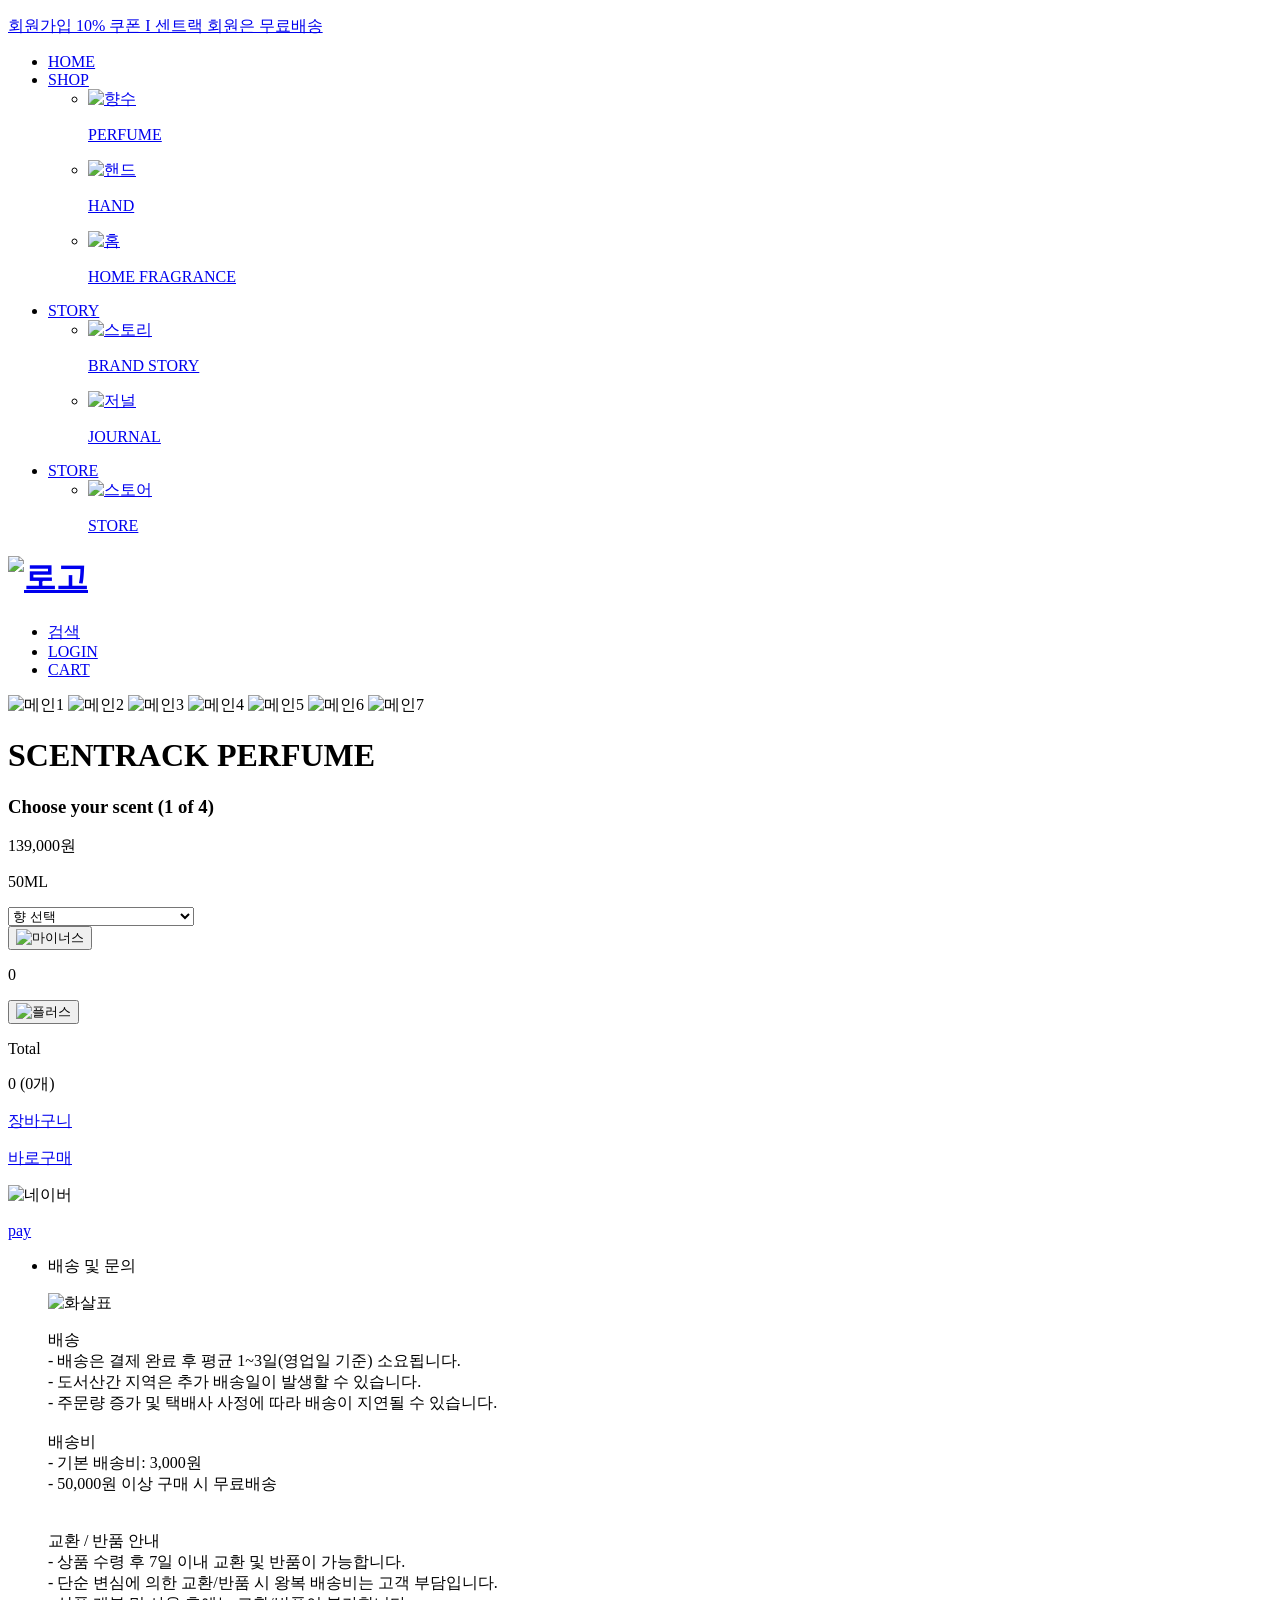
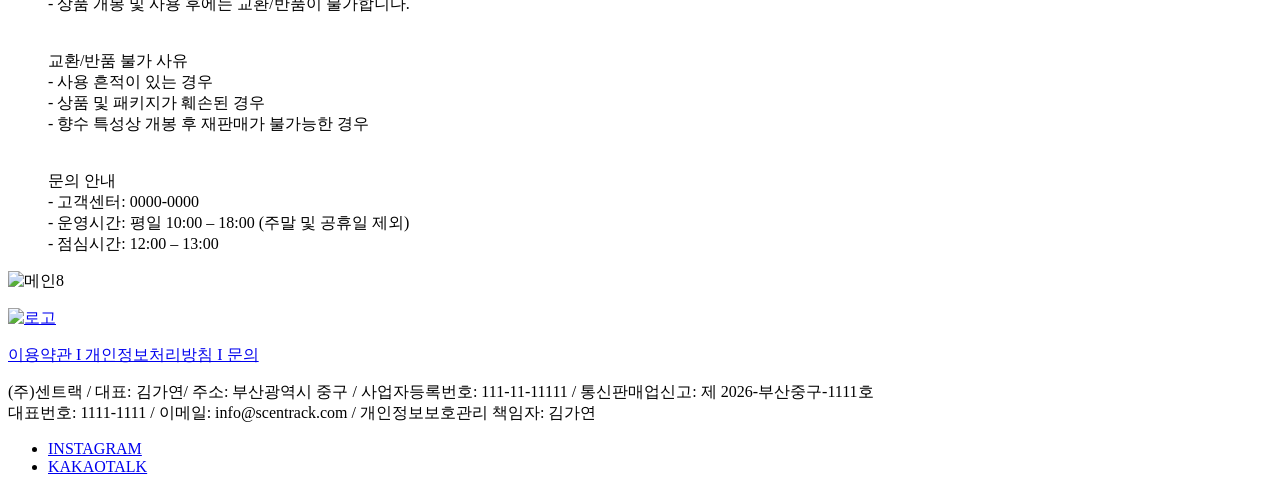
==== product_page.html @ 871c9bb3 "Add files via upload" ====
<!DOCTYPE html>
<html lang="ko">

<head>
    <meta charset="UTF-8">
    <meta name="viewport" content="width=1360">
    <!-- 브라우저 뷰포트 너비를 1360px로 고정하여 페이지를 그리도록 설정 -->
    <title>PERFUME I SCENTRACK</title>

    <!-- 웹폰트 연결 -->
    <!-- font-family: "Marcellus", serif; -->
    <link rel="preconnect" href="https://fonts.googleapis.com">
    <link rel="preconnect" href="https://fonts.gstatic.com" crossorigin>
    <link href="https://fonts.googleapis.com/css2?family=Marcellus&display=swap" rel="stylesheet">

    <!-- font-family: "Noto Sans KR", sans-serif; -->
    <link rel="preconnect" href="https://fonts.googleapis.com">
    <link rel="preconnect" href="https://fonts.gstatic.com" crossorigin>
    <link href="https://fonts.googleapis.com/css2?family=Noto+Sans+KR:wght@100..900&display=swap" rel="stylesheet">

    <!-- 외부 css 연결 -->
    <link rel="stylesheet" href="css/style6.css">

    <!-- 파비콘 연결 -->
    <link rel="shortcut icon" href="./images/main_images/favicon-32x32.jpg" type="image/x-icon">
</head>

<body>
    <div id="wrap">
        <div class="header">
            <div class="top">
                <p>
                    <a href="#">회원가입 10% 쿠폰 I 센트랙 회원은 무료배송
                    </a>
                </p>
            </div>

            <div class="nav">
                <div class="inner_nav">
                    <ul class="gnb">
                        <li class="home"><a href="./index.html">HOME</a></li>
                        <li>
                            <a href="#">SHOP</a>
                            <div class="submenu bg">
                                <div class="inner_submenu">
                                    <ul>
                                        <li>
                                            <a href="./subpage_shop1.html">
                                                <img src="./images/sub_menu_images/sub_perfume.svg" alt="향수">
                                                <p>PERFUME</p>
                                            </a>
                                        </li>
                                        <li>
                                            <a href="./subpage_shop2.html">
                                                <img src="./images/sub_menu_images/sub_hand.svg" alt="핸드">
                                                <p>HAND</p>
                                            </a>
                                        </li>
                                        <li>
                                            <a href="./subpade_shop3.html">
                                                <img src="./images/sub_menu_images/sub_home.svg" alt="홈">
                                                <p>HOME FRAGRANCE</p>
                                            </a>
                                        </li>
                                    </ul>
                                </div>
                            </div>
                        </li>
                        <li>
                            <a href="#">STORY</a>
                            <div class="submenu bg">
                                <div class="inner_submenu">
                                    <ul>
                                        <li>
                                            <a href="./subpage_story.html">
                                                <img src="./images/sub_menu_images/sub_brandstory.svg" alt="스토리">
                                                <p>BRAND STORY</p>
                                            </a>
                                        </li>
                                        <li>
                                            <a href="./subpage_story.html#section3">
                                                <img src="./images/sub_menu_images/sub_journal.svg" alt="저널">
                                                <p>JOURNAL</p>
                                            </a>
                                        </li>
                                    </ul>
                                </div>
                            </div>
                        </li>
                        <li>
                            <a href="#">STORE</a>
                            <div class="submenu bg">
                                <div class="inner_submenu">
                                    <ul>
                                        <li>
                                            <a href="./subpage_store.html">
                                                <img src="./images/sub_menu_images/sub_store.svg" alt="스토어">
                                                <p>STORE</p>
                                            </a>
                                        </li>
                                    </ul>
                                </div>
                            </div>
                        </li>
                    </ul>

                    <h1 class="logo">
                        <a href="./index.html">
                            <img src="./images/subpage_shop_images/logoblack.svg" alt="로고">
                        </a>
                    </h1>

                    <ul class="util">
                        <li><a href="#">검색</a></li>
                        <li><a href="#">LOGIN</a></li>
                        <li><a href="#">CART</a></li>
                    </ul>
                </div>
            </div>
        </div>

        <div id="section">
            <div class="inner_section">
                <div class="img">
                    <img src="./images/product_images/main_01.jpg" alt="메인1">
                    <img src="./images/product_images/main_02.jpg" alt="메인2">
                    <img src="./images/product_images/main_03.jpg" alt="메인3">
                    <img src="./images/product_images/main_04.jpg" alt="메인4">
                    <img src="./images/product_images/main_05.jpg" alt="메인5">
                    <img src="./images/product_images/main_06.jpg" alt="메인6">
                    <img src="./images/product_images/main_07.jpg" alt="메인7">
                </div>

                <div class="text">
                    <div class="text01">
                        <h1>SCENTRACK PERFUME</h1>
                        <h3>Choose your scent (1 of 4)</h3>
                        <p>139,000원</p>
                        <p>50ML</p>
                    </div>

                    <div class="select">
                        <select name="perfume" id="perfume">
                            <option value="" disabled selected>향 선택</option>
                            <!-- 빈 데이터, disabled : 클릭해도 선택이 안됨/ selected : 처음 선택된 상태 -->
                            <option value="perfume1">TRACK 01. The First Press</option>
                            <option value="perfume2">TRACK 02. Vintage Groove</option>
                            <option value="perfume3">TRACK 03. Deep Chorus</option>
                            <option value="perfume4">TRACK 04. Midnight Static</option>
                        </select>
                    </div>

                    <div class="plus_btn">
                        <button>
                            <img src="./images/product_images/minus.svg" alt="마이너스">
                        </button>
                        <p>0</p>
                        <button>
                            <img src="./images/product_images/plus.svg" alt="플러스">
                        </button>
                    </div>

                    <div class="total">
                        <p>Total</p>
                        <p>0 (0개)</p>
                    </div>

                    <div class="btn01">
                        <p class="cart"><a href="#">장바구니</a></p>
                        <p class="buy"><a href="#">바로구매</a></p>
                    </div>

                    <div class="btn02">
                        <div class="naver_img">
                            <img src="./images/product_images/naver_logo.svg" alt="네이버">
                        </div>
                        <div class="naver_text">
                            <p><a href="#">pay</a></p>
                        </div>
                    </div>

                    <div class="board">
                        <ul>
                            <li>
                                <div class="question">
                                    <p>배송 및 문의</p>
                                    <div>
                                        <img src="./images/product_images/arrow-down.svg" alt="화살표">
                                    </div>
                                </div>

                                <div class="answer">
                                    <p>배송 <br>
                                        - 배송은 결제 완료 후 평균 1~3일(영업일 기준) 소요됩니다. <br>
                                        - 도서산간 지역은 추가 배송일이 발생할 수 있습니다. <br>
                                        - 주문량 증가 및 택배사 사정에 따라 배송이 지연될 수 있습니다. 
                                        <br><br>
                                        배송비 <br>
                                        - 기본 배송비: 3,000원 <br>
                                        - 50,000원 이상 구매 시 무료배송 <br>
                                        <br><br>
                                        교환 / 반품 안내 <br>
                                        - 상품 수령 후 7일 이내 교환 및 반품이 가능합니다. <br>
                                        - 단순 변심에 의한 교환/반품 시 왕복 배송비는 고객 부담입니다. <br>
                                        - 상품 개봉 및 사용 후에는 교환/반품이 불가합니다. <br>
                                        <br><br>
                                        교환/반품 불가 사유 <br>
                                        - 사용 흔적이 있는 경우 <br>
                                        - 상품 및 패키지가 훼손된 경우 <br>
                                        - 향수 특성상 개봉 후 재판매가 불가능한 경우 <br>
                                        <br><br>
                                        문의 안내 <br>
                                        - 고객센터: 0000-0000 <br>
                                        - 운영시간: 평일 10:00 – 18:00 (주말 및 공휴일 제외) <br>
                                        - 점심시간: 12:00 – 13:00 <br>
                                    </p> 
                                </div>
                            </li>
                        </ul>
                    </div>
                </div>
            </div>
        </div>

        <div>
            <img src="./images/product_images/main_08.jpg" alt="메인8">
        </div>

        <div id="footer">
            <div class="inner_footer">
                <p>
                    <a href="./index.html">
                        <img src="./images/subpage_shop_images/footer_logo.svg" alt="로고">
                    </a>
                </p>

                <p class="footer_link">
                    <a href="#">
                        이용약관 I 개인정보처리방침 I 문의
                    </a>
                </p>

                <p class="footer_text">(주)센트랙 / 대표: 김가연/ 주소: 부산광역시 중구 / 사업자등록번호: 111-11-11111 / 통신판매업신고: 제
                    2026-부산중구-1111호 <br>
                    대표번호: 1111-1111 / 이메일: info@scentrack.com / 개인정보보호관리 책임자: 김가연</p>

                <ul>
                    <li><a href="#">INSTAGRAM</a></li>
                    <li><a href="#">KAKAOTALK</a></li>
                </ul>
            </div>
        </div>
    </div>

    <!-- jQuery 오픈소스 -->
    <script src="./js/jquery-4.0.0.min.js"></script>

    <!-- js 파일 연결 -->
    <script src="./js/script6.js"></script>
</body>

</html>
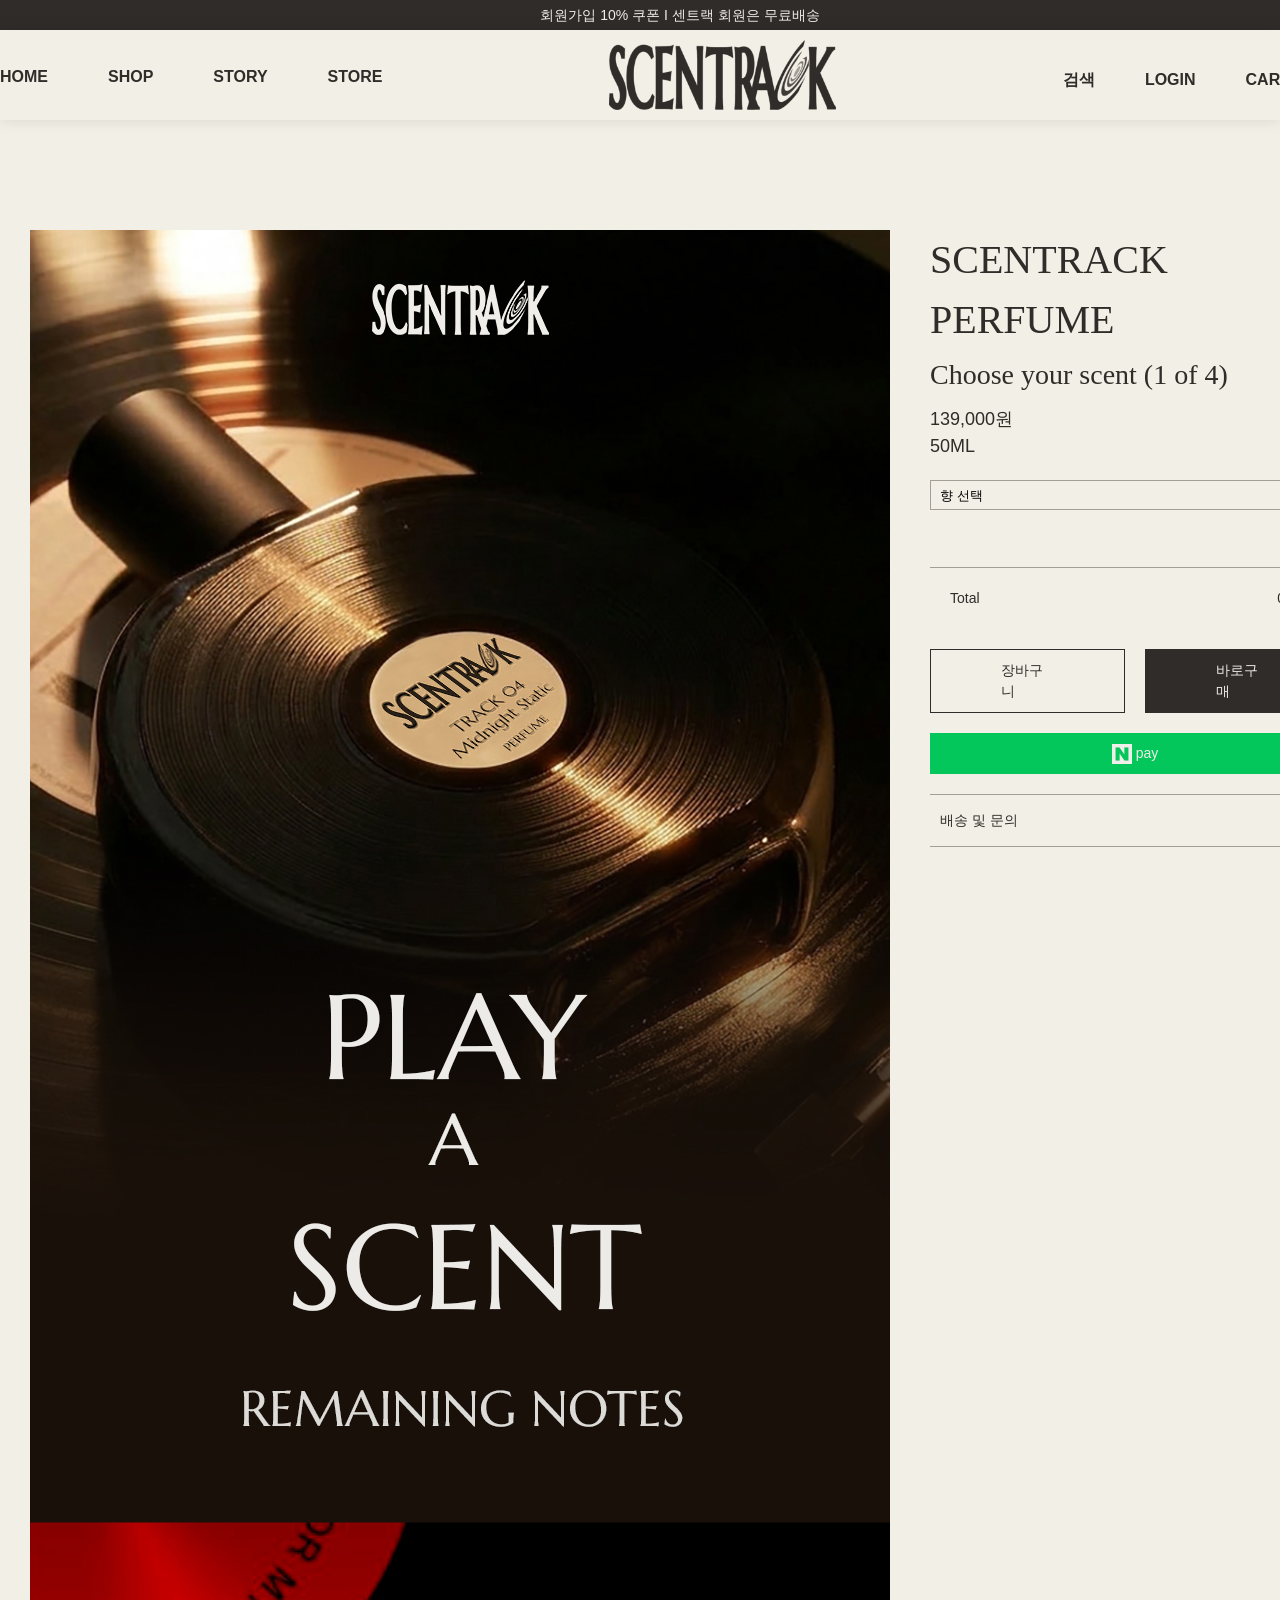
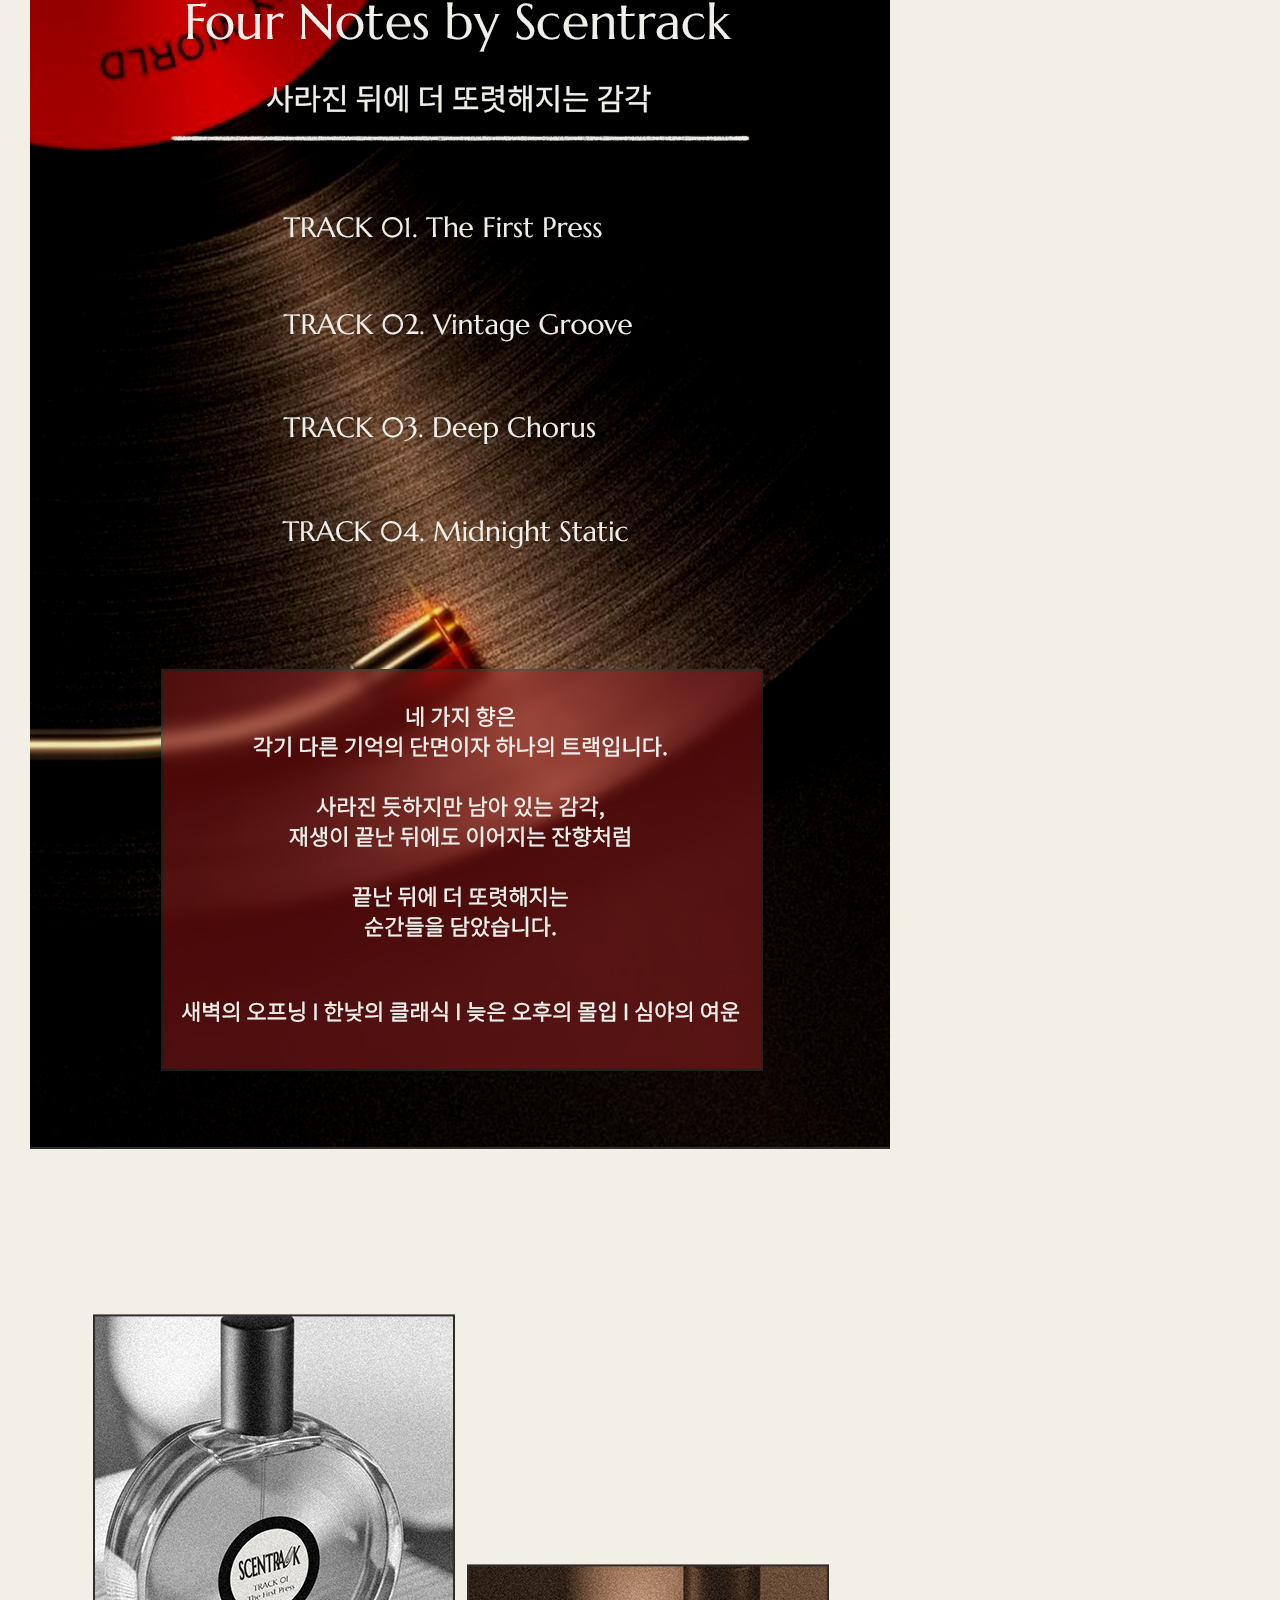
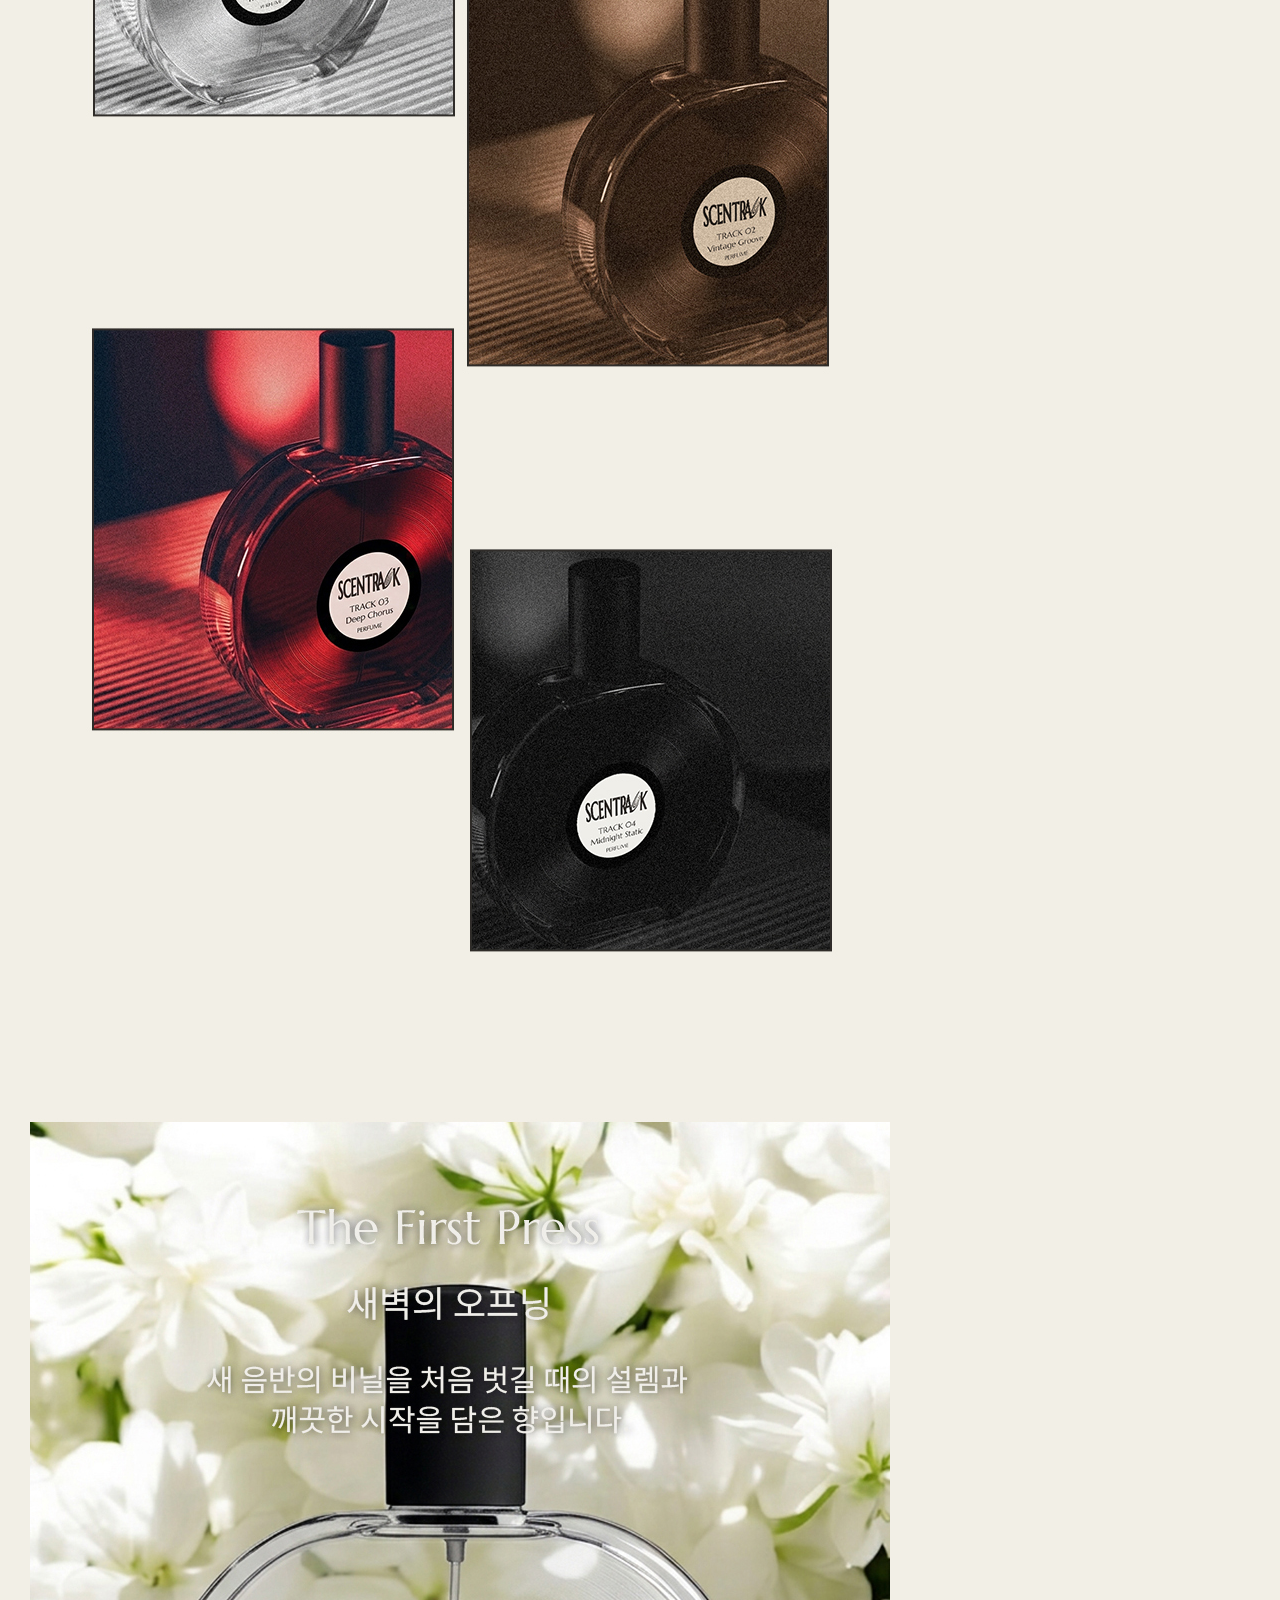
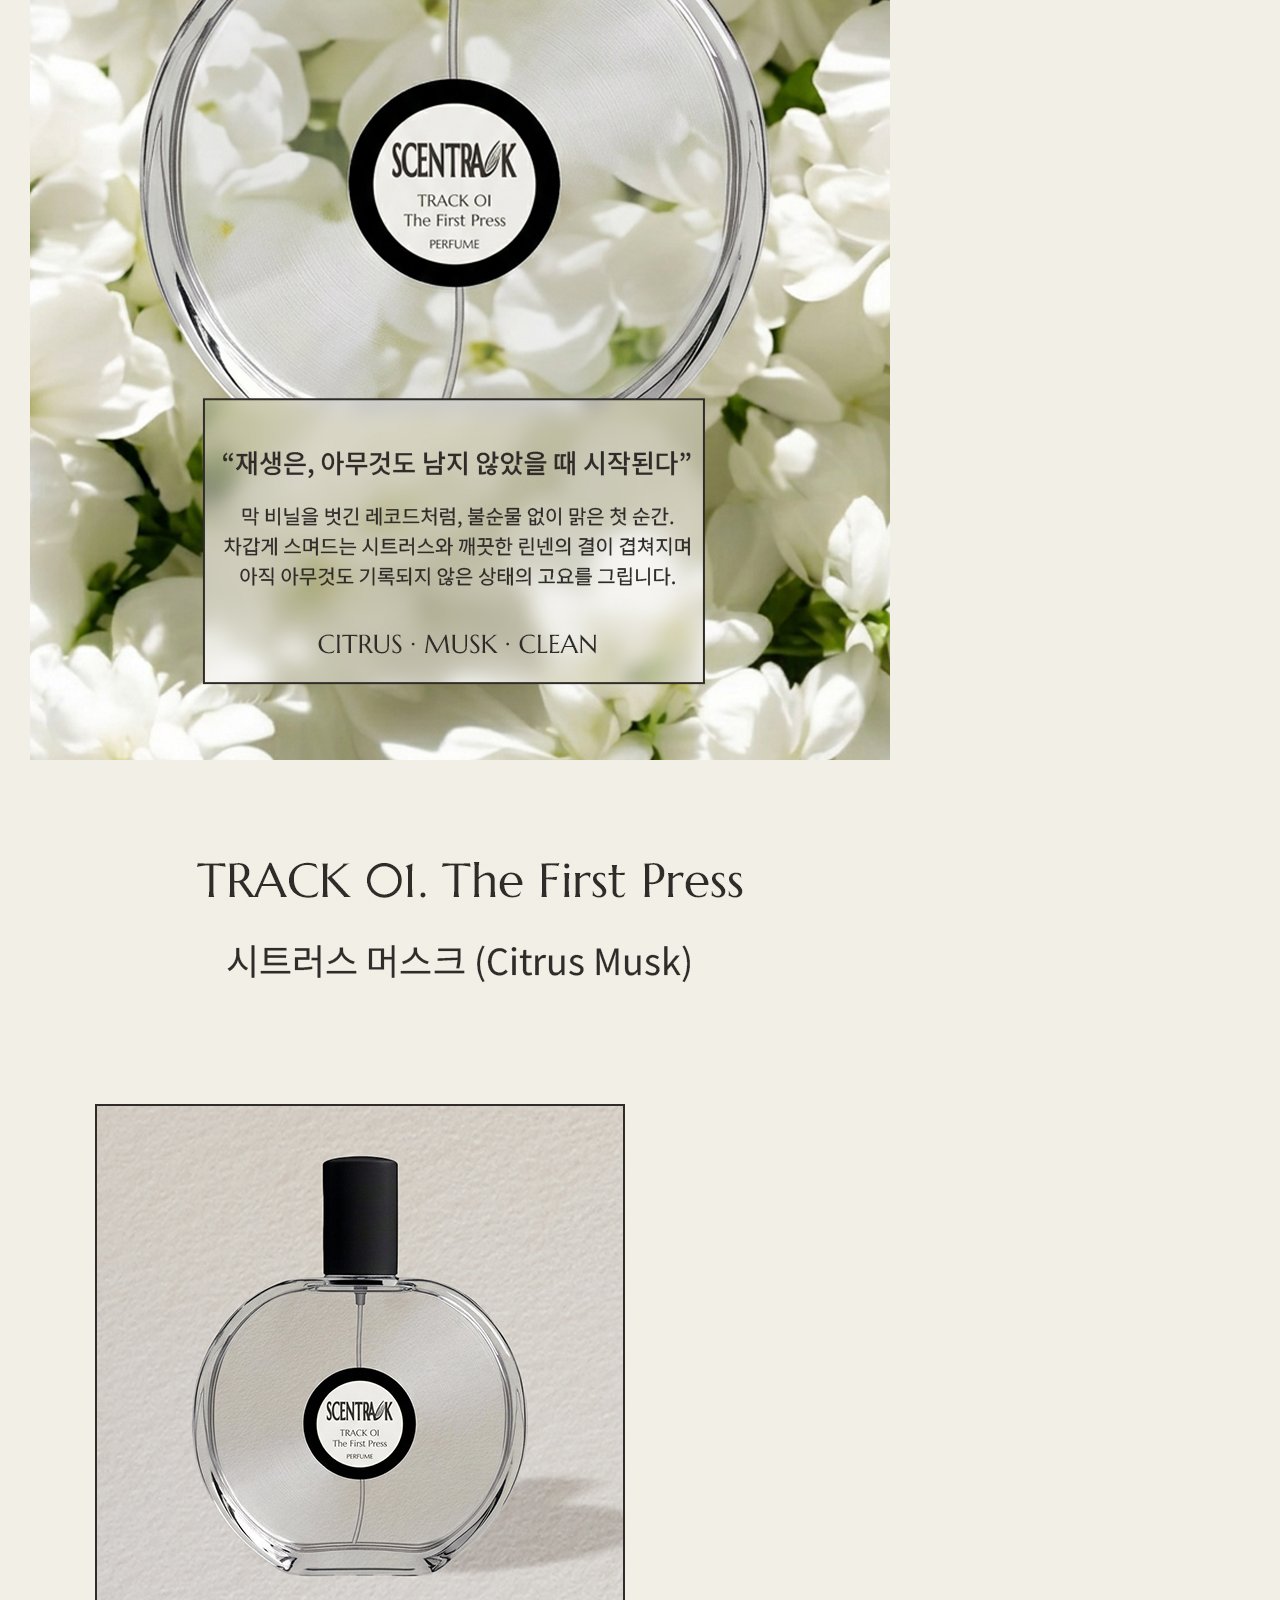
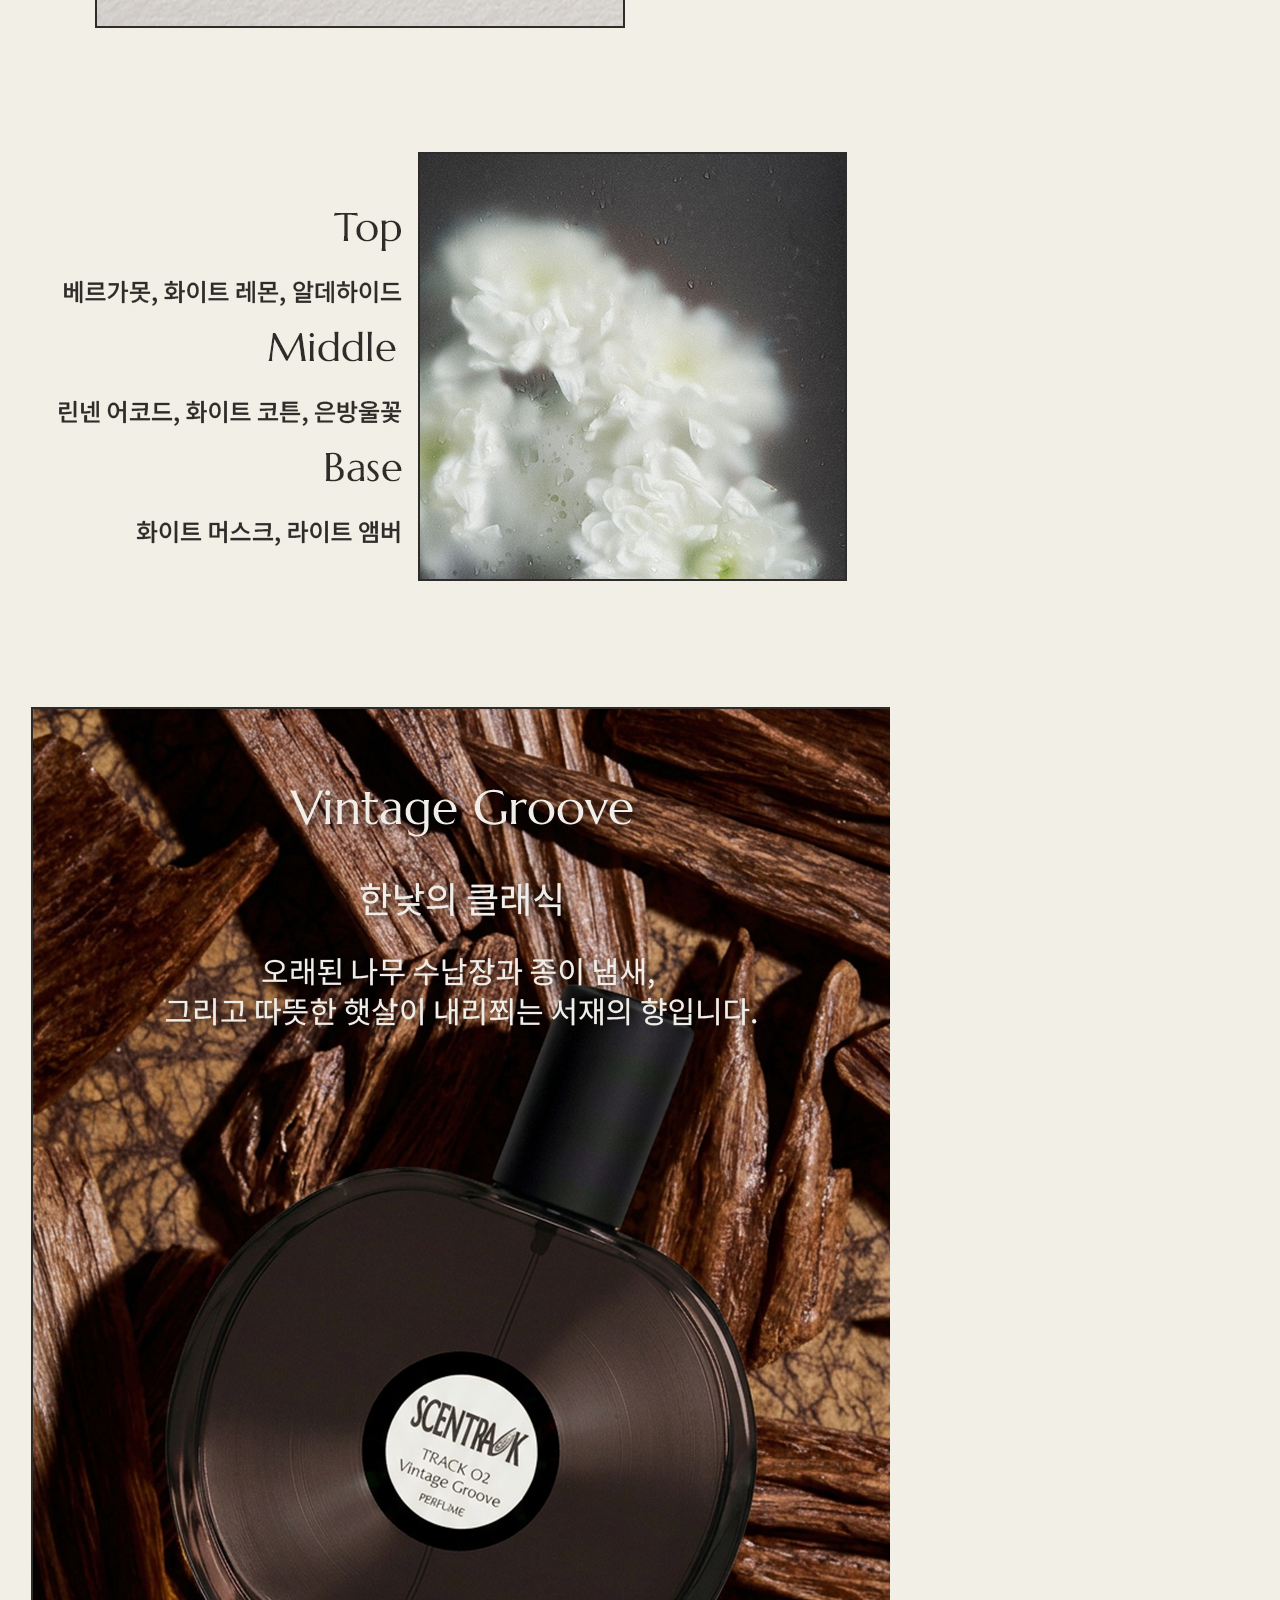
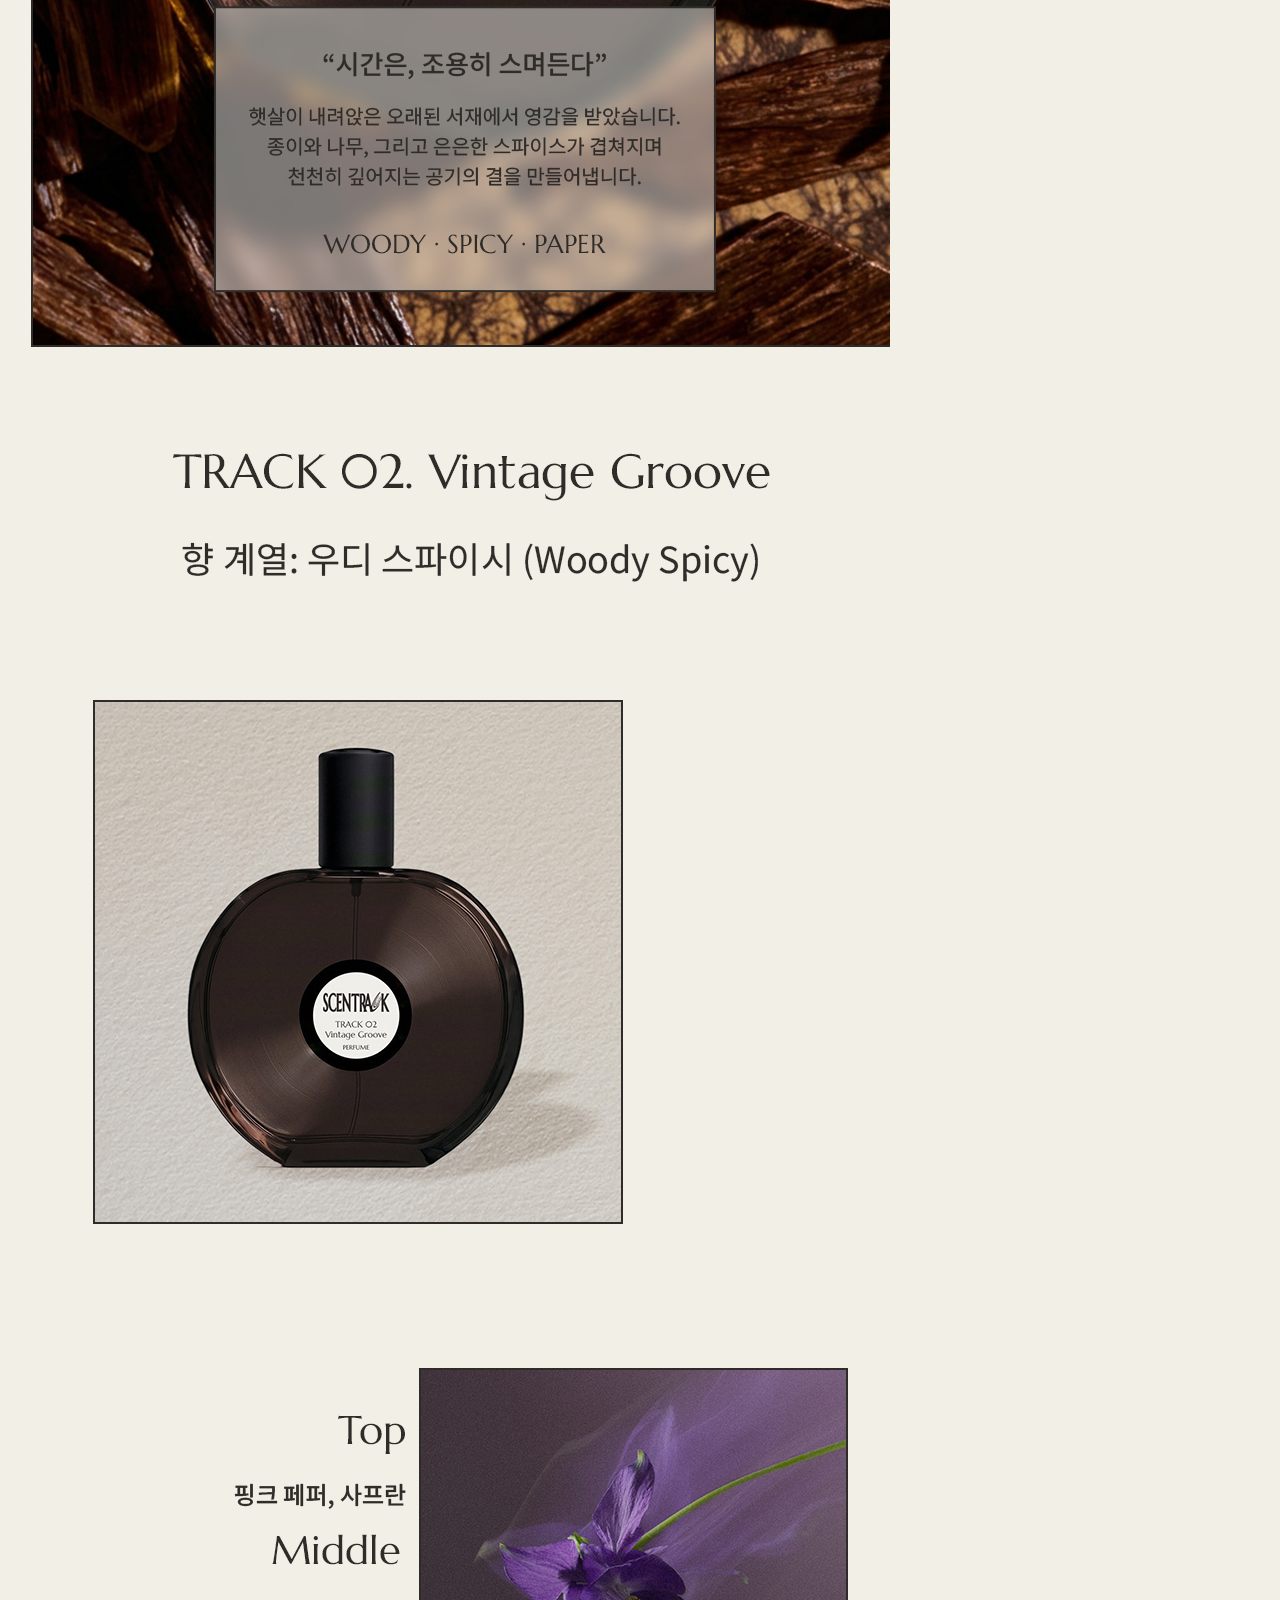
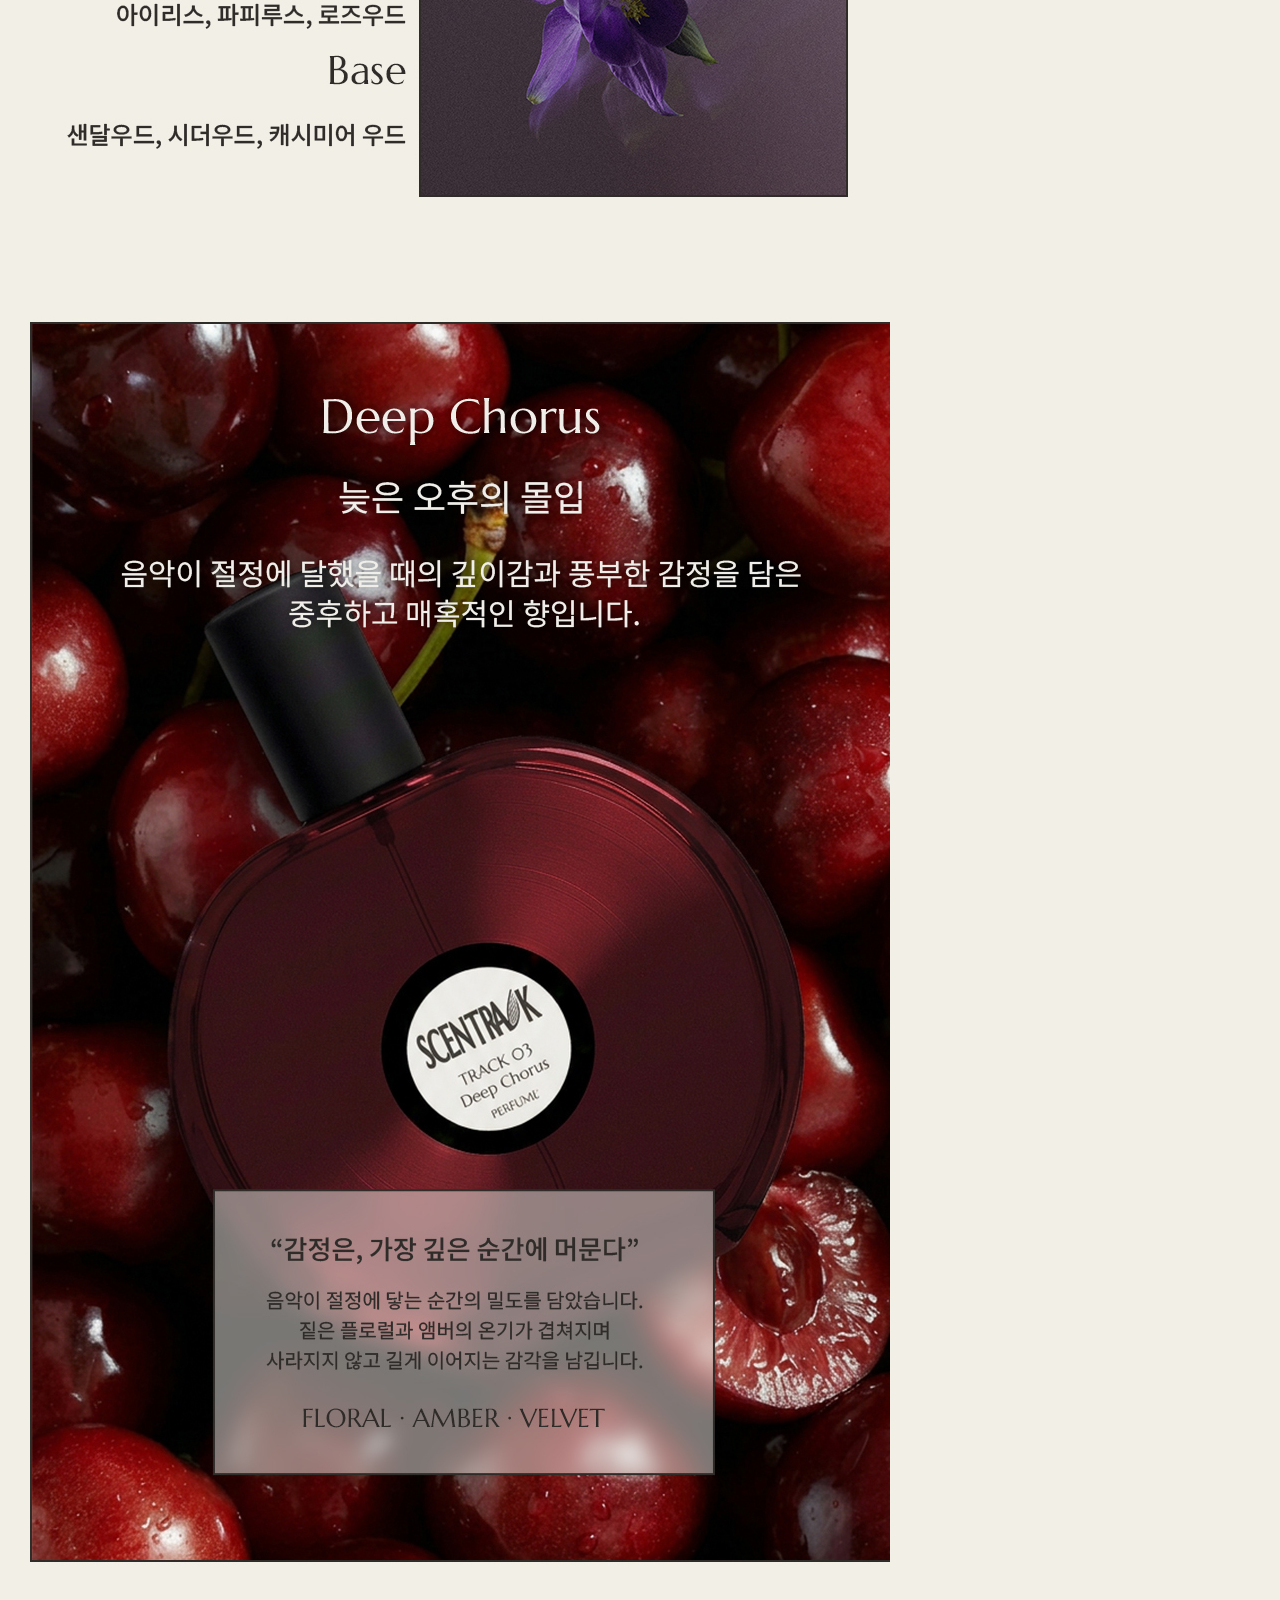
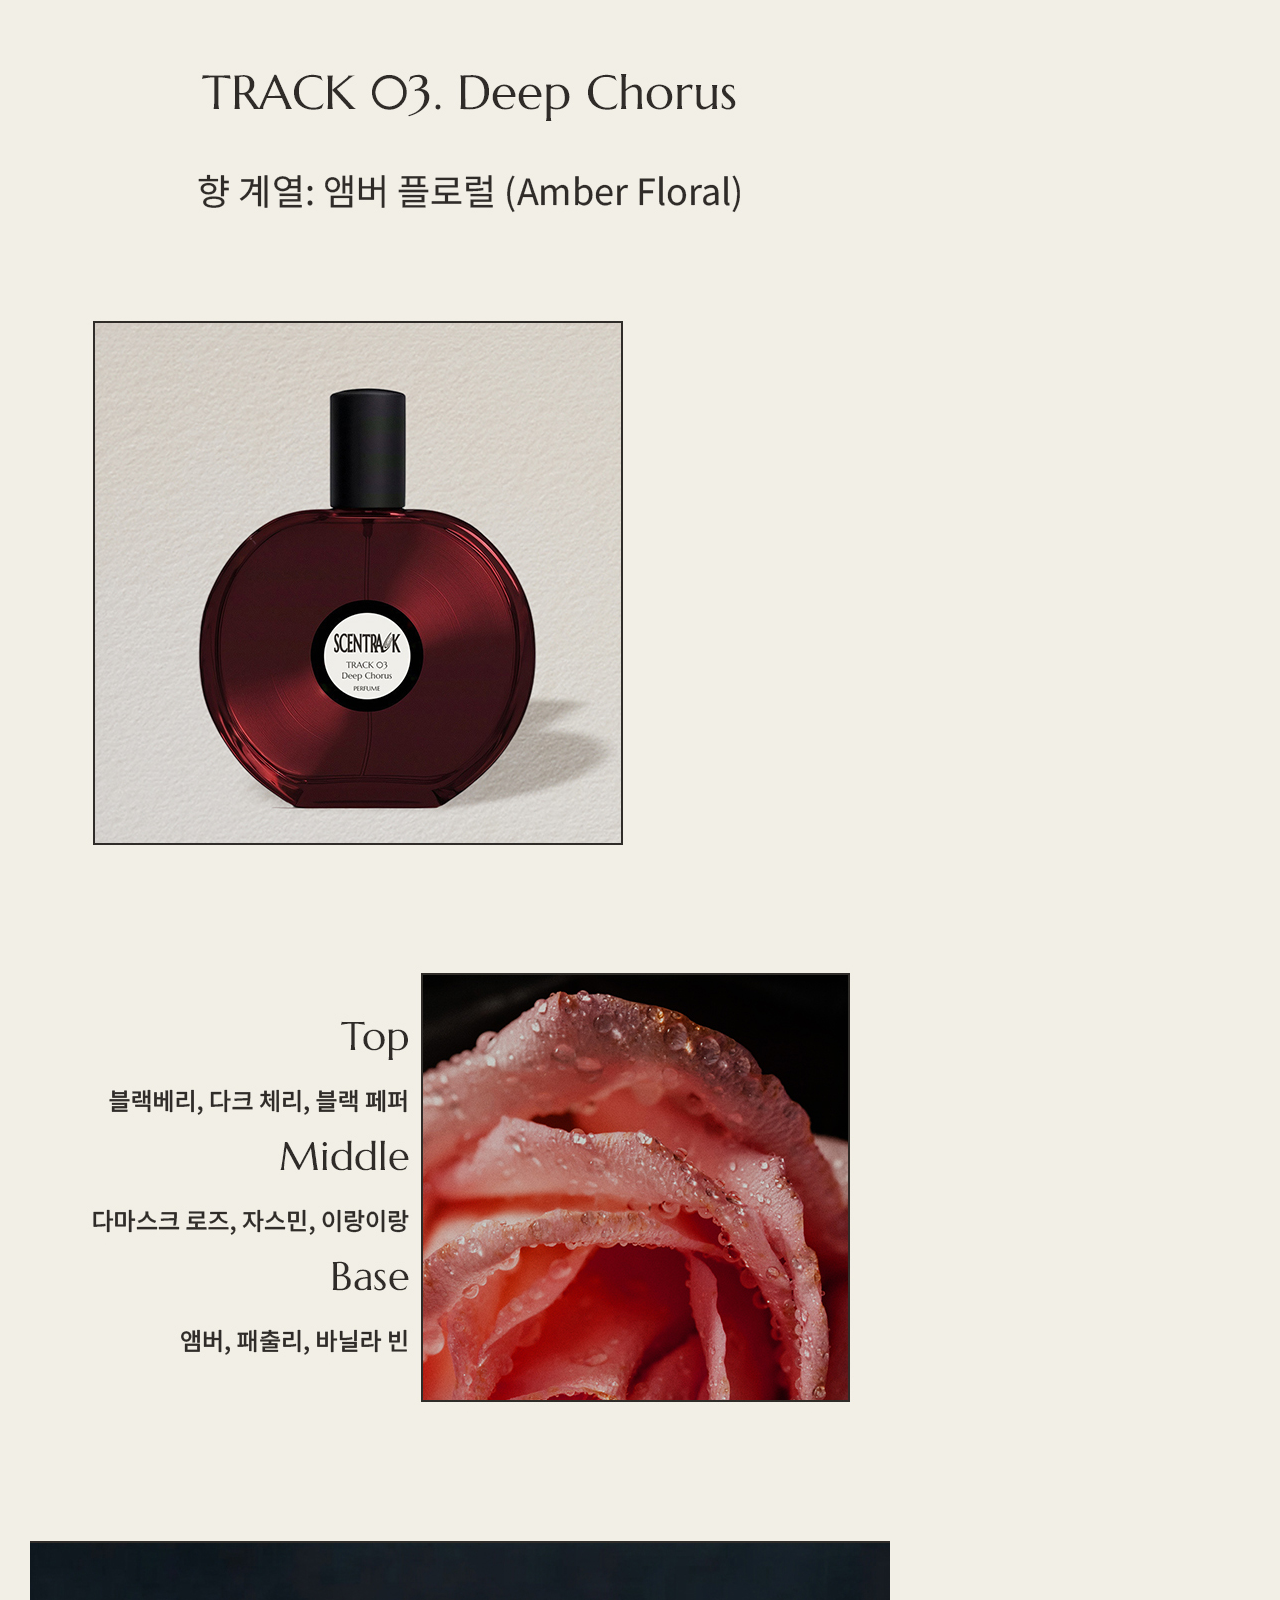
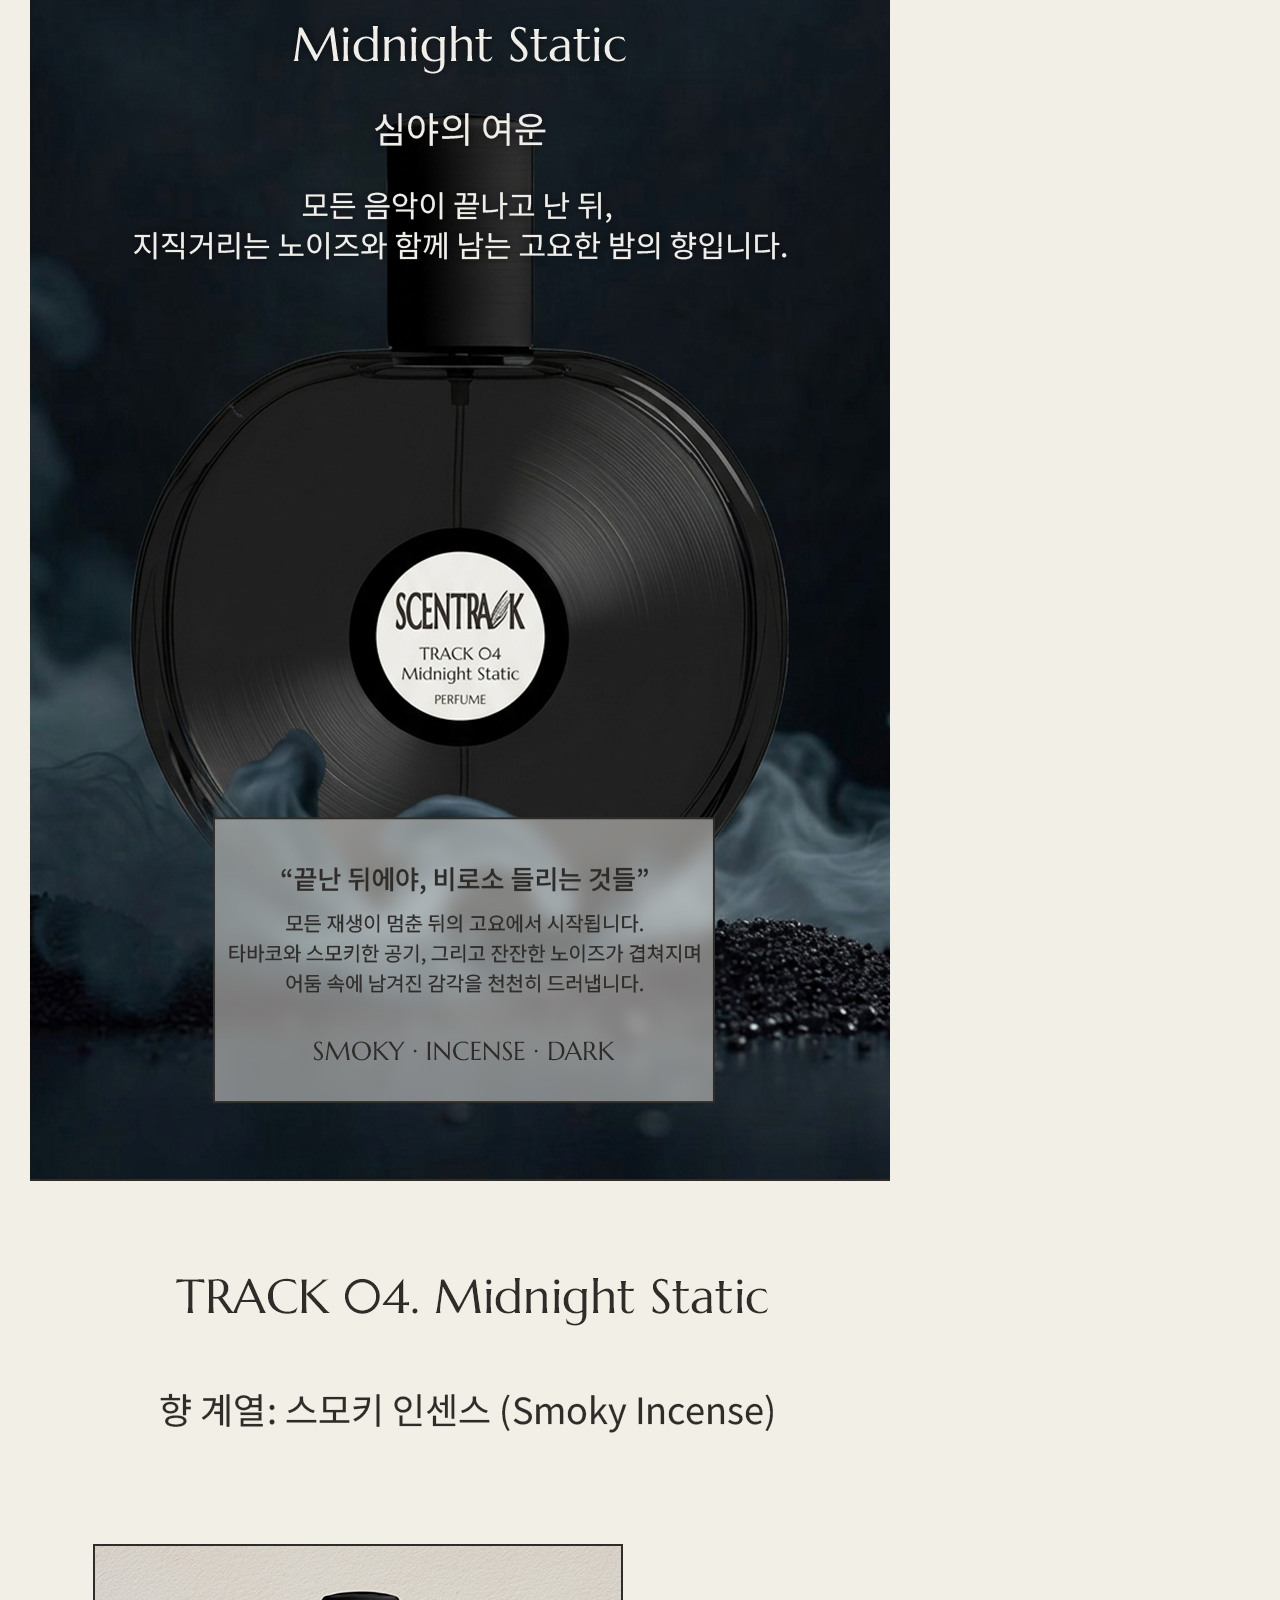
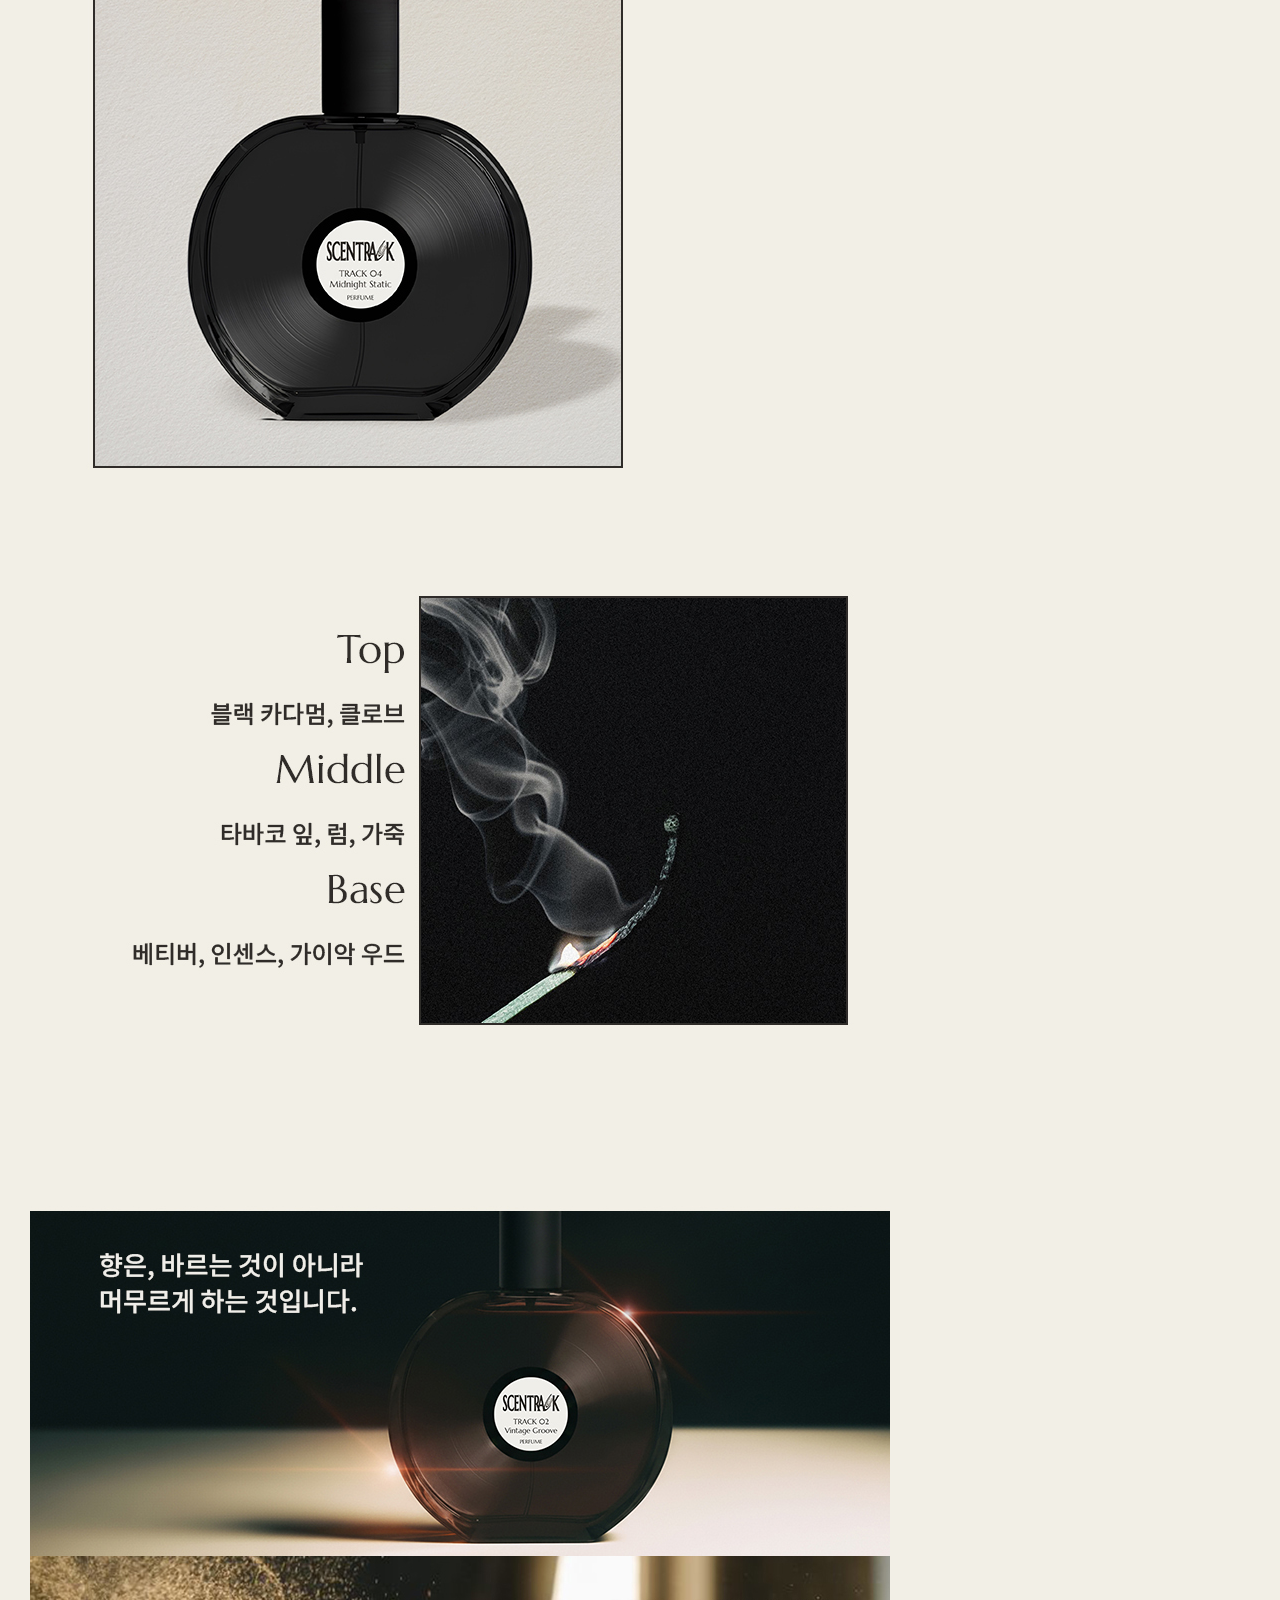
==== commit e5ccf668: "Add files via upload" ====
--- a/product_page.html
+++ b/product_page.html
@@ -57,7 +57,7 @@
                                             </a>
                                         </li>
                                         <li>
-                                            <a href="./subpade_shop3.html">
+                                            <a href="./subpage_shop3.html">
                                                 <img src="./images/sub_menu_images/sub_home.svg" alt="홈">
                                                 <p>HOME FRAGRANCE</p>
                                             </a>
--- a/css/style6.css
+++ b/css/style6.css
@@ -0,0 +1,427 @@
+@charset "utf-8";
+
+* {
+    margin: 0;
+    padding: 0;
+}
+
+html,
+body,
+div,
+span,
+iframe,
+h1,
+h2,
+h3,
+h4,
+h5,
+h6,
+p,
+blockquote,
+pre,
+a,
+em,
+img,
+small,
+strong,
+b,
+dl,
+dt,
+dd,
+ol,
+ul,
+li,
+fieldset,
+form,
+label,
+legend,
+table,
+caption,
+tr,
+th,
+td,
+article,
+aside,
+footer,
+header,
+nav,
+section,
+summary,
+video {
+    list-style: none;
+    text-decoration: none;
+    color: inherit;
+}
+
+img,
+video {
+    width: 100%;
+    display: block;
+}
+
+button {
+    border: none;
+    background-color: transparent;
+}
+
+html,
+body {
+    text-size-adjust: none;
+    /* text-size-adjust : 브라우저가 자동으로 텍스트 크기를 확대 및 축소하는 것을 제어한다. */
+    /* 가로 모드로 바꾸면 글자가 커지거나 줄어드는 경우가 있는데, 이 속성을 none으로 하면 디자인한 글자 크기가 유지된다. */
+    /* 모바일 브라우저에서 글자 크기를 자동으로 바꾸지 못하게 막는 설정 */
+    /* 디자인 의도대로 폰트 크기를 고정하려는 용도 */
+    /* prevent font scaling in landscape */
+    -webkit-text-size-adjust: none;
+    /* chrome, safari, 최신 opera */
+    -moz-text-size-adjust: none;
+    /* firefox */
+    -ms-text-size-adjust: none;
+    /* internet explorer */
+    -o-text-size-adjust: none;
+    /* 예전 opera */
+}
+
+body {
+    font-family: "Noto Sans KR", sans-serif;
+    font-size: 14px;
+    line-height: 1.5;
+    color: #2F2C29;
+}
+
+#wrap {
+    min-width: 1360px;
+    background-color: #F2EFE6;
+}
+
+.top.active {
+    transform: translateY(-100%);
+    opacity: 0;
+}
+
+.top {
+    height: 30px;
+    background-color: #2F2C29;
+    transform: translateY(0);
+    transition: transform 0.3s ease, opacity 0.3s ease;
+}
+
+.top p {
+    display: flex;
+    align-items: center;
+    justify-content: center;
+    height: 100%;
+    color: #F0EEE9;
+}
+
+.top a {
+    display: block;
+}
+
+.header.scrolled .nav {
+    top: 0;
+}
+
+.nav {
+    font-family: "Noto Sans KR", sans-serif;
+    font-size: 16px;
+    font-weight: bold;
+    position: fixed;
+    top: 30px;
+    left: 0;
+    z-index: 99;
+    width: 100%;
+    margin: 0 auto;
+    background-color: #F2EFE6;
+    box-shadow: 0 0 15px rgba(0, 0, 0, 0.1);
+    transition: all 0.3s ease;
+}
+
+.inner_nav {
+    width: 1320px;
+    margin: 0 auto;
+    display: flex;
+    justify-content: space-between;
+    align-items: center;
+    padding-top: 10px;
+}
+
+.gnb {
+    display: flex;
+}
+
+.gnb li:hover {
+    color: rgba(0, 0, 0, 0.5);
+}
+
+.gnb>li {
+    padding-top: 20px;
+}
+
+.gnb>li>a {
+    display: block;
+    margin: 0 30px;
+    padding-bottom: 26px;
+}
+
+.gnb>li:first-child>a {
+    margin-left: 0;
+}
+
+.gnb>li:last-child>a {
+    margin-right: 0;
+}
+
+.gnb li:hover .submenu {
+    /* 서브메뉴 나타남 */
+    display: block;
+}
+
+.submenu {
+    width: 100%;
+    height: 280px;
+    padding-top: 50px;
+    box-sizing: border-box;
+    position: absolute;
+    top: 90px;
+    left: 0;
+    z-index: 99;
+    /* 서브메뉴 숨김 */
+    display: none;
+    background-color: #F2EFE6;
+}
+
+.bg {
+    text-align: center;
+    color: #2F2C29;
+}
+
+.inner_submenu {
+    display: flex;
+    width: 1320px;
+    margin: 0 auto;
+}
+
+.inner_submenu ul {
+    display: flex;
+    gap: 50px;
+}
+
+.inner_submenu ul li {
+    text-transform: uppercase;
+    font-weight: 400;
+    margin-right: 30px;
+}
+
+.logo {
+    padding-bottom: 10px;
+}
+
+.util {
+    display: flex;
+    gap: 50px;
+    margin-right: 30px;
+}
+
+.util li:hover {
+    color: rgba(0, 0, 0, 0.5);
+}
+
+/* section */
+.inner_section {
+    width: 1320px;
+    margin: 200px auto;
+    display: flex;
+    justify-content: space-between;
+    gap: 30px;
+}
+
+.img {
+    width: 860px;
+    margin: 0 auto;
+}
+
+.text {
+    width: 410px;
+    height: 1350px;
+
+    /* position sticky 적용 */
+    position: sticky;
+    top: 100px;
+    left: 0;
+}
+
+.text01 h1,
+.text01 h3 {
+    font-family: "Marcellus", serif;
+    font-weight: 200;
+}
+
+.text01 h1 {
+    font-size: 40px;
+    padding-bottom: 4px;
+}
+
+.text01 h3 {
+    font-size: 28px;
+    padding-bottom: 10px;
+}
+
+.text01 p {
+    font-size: 18px;
+}
+
+.select select {
+    display: block;
+    width: 100%;
+    height: 30px;
+    background-color: transparent;
+    padding: 5px;
+    border: 1px solid #A39E97;
+}
+
+.select {
+    padding: 20px 0;
+}
+
+.plus_btn {
+    display: flex;
+    justify-content: flex-end;
+    align-items: center;
+    padding: 0 5px 16px 0;
+}
+
+.plus_btn img {
+    width: 20px;
+}
+
+.total {
+    display: flex;
+    justify-content: space-between;
+    border-top: 1px solid #A39E97;
+    padding: 20px;
+}
+
+.btn01 {
+    display: flex;
+    gap: 20px;
+    padding: 20px 0;
+}
+
+.cart {
+    border: 1px solid #2F2C29;
+    padding: 10px 70px;
+    color: #2F2C29;
+    cursor: pointer;
+}
+
+.cart:hover {
+    background-color: #A39E97;
+    color: #F0EEE9;
+}
+
+.buy {
+    border: 1px solid #2F2C29;
+    padding: 10px 70px;
+    background-color: #2F2C29;
+    color: #F0EEE9;
+    cursor: pointer;
+}
+
+.buy:hover {
+    background-color: #A39E97;
+    color: #2F2C29;
+}
+
+.btn02 {
+    display: flex;
+    justify-content: center;
+    gap: 4px;
+    padding: 10px 140px;
+    background-color: #03C75A;
+    text-align: center;
+    align-items: center;
+    cursor: pointer;
+}
+
+.naver_img {
+    width: 20px;
+}
+
+.naver_text {
+    color: #F0EEE9;
+}
+
+.board {
+    width: 410px;
+    margin: 20px auto;
+}
+
+.board ul {
+    border-top: 1px solid #A39E97;
+    
+}
+
+.board ul li {
+    border-bottom: 1px solid #A39E97;
+}
+
+.question {
+    display: flex;
+    justify-content: space-between;
+    padding: 10px 0;
+    cursor: pointer;
+}
+
+.question p {
+    padding: 5px 10px;
+}
+
+.question img {
+    display: block;
+}
+
+.answer {
+    display: flex;
+    padding: 20px 0;
+    border-top: 1px solid #A39E97;
+}
+
+.answer p {
+    padding: 5px 10px;
+}
+
+/* footer */
+#footer {
+    font-family: "Noto Sans KR", sans-serif;
+    color: #2F2C29;
+}
+
+.inner_footer {
+    text-align: center;
+    padding-top: 20px;
+}
+
+.inner_footer img {
+    display: block;
+    width: 170px;
+    height: 51px;
+    margin: 0 auto;
+}
+
+.footer_link {
+    font-size: 14px;
+    padding: 8px 0;
+}
+
+.footer_text {
+    font-size: 10px;
+}
+
+.inner_footer ul {
+    display: flex;
+    justify-content: center;
+    gap: 60px;
+    padding: 16px 0;
+    font-size: 14px;
+}
